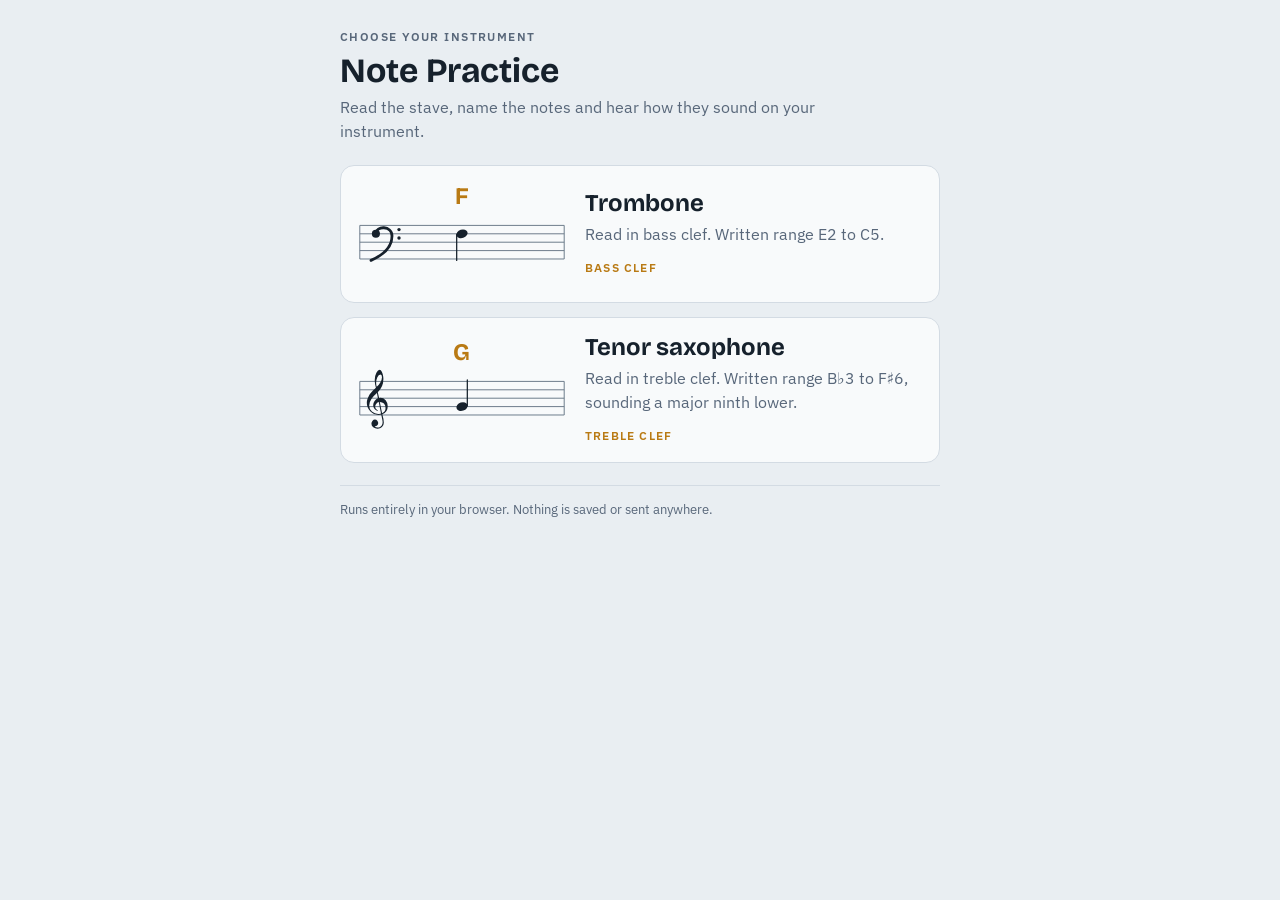
==== index.html @ 6d6efbe6 "Add files via upload" ====
<!doctype html>
<html lang="en-GB">
<head>
<meta charset="utf-8">
<meta name="viewport" content="width=device-width, initial-scale=1, viewport-fit=cover">
<title>Note Practice</title>
<link rel="icon" href="favicon.svg" type="image/svg+xml">
<link rel="preconnect" href="https://fonts.googleapis.com">
<link rel="preconnect" href="https://fonts.gstatic.com" crossorigin>
<link rel="stylesheet" href="https://fonts.googleapis.com/css2?family=Bricolage+Grotesque:wght@600;700&family=IBM+Plex+Sans:wght@400;500;600&display=swap">
<link rel="stylesheet" href="style.css">
</head>
<body>
<div class="wrap">
  <header>
    <div class="eyebrow">Choose your instrument</div>
    <h1>Note Practice</h1>
    <p>Read the stave, name the notes and hear how they sound on your instrument.</p>
  </header>

  <nav id="instruments" class="menu" aria-label="Instruments"></nav>

  <footer>Runs entirely in your browser. Nothing is saved or sent anywhere.</footer>
</div>

<script src="common.js"></script>
<script src="instruments.js"></script>
<script>
(function () {
  var list = document.getElementById("instruments");
  TN.INSTRUMENT_ORDER.forEach(function (id) {
    var inst = TN.INSTRUMENTS[id];
    var a = document.createElement("a");
    a.className = "tile";
    a.href = "instrument.html?i=" + id;
    a.innerHTML =
      '<svg class="stave" aria-hidden="true"></svg>' +
      "<div><h2>" + inst.name + "</h2><p>" + inst.blurb + '</p>' +
      '<span class="tile-meta">' + inst.clef + " clef</span></div>";
    list.appendChild(a);
    var d = inst.demo.trainer;
    TN.mini(a.querySelector("svg"), inst, d, d[0] + TN.accSymbol(d[1]));
  });
})();
</script>
</body>
</html>
---- style.css ----
/* Trombone Note Practice: shared styles for every page. */
:root {
  color-scheme: light;
  --bg: #E9EEF2;
  --card: #F8FAFB;
  --ink: #16212C;
  --muted: #58677A;
  --staff: #6B7A8A;
  --rule: #D3DBE3;
  --accent: #B97A14;
  --on-accent: #1B1305;
  --good: #1D7B4C;
  --bad: #B6382E;
  --font-display: "Bricolage Grotesque", "Helvetica Neue", Arial, sans-serif;
  --font-body: "IBM Plex Sans", system-ui, -apple-system, "Segoe UI", sans-serif;
  --font-symbol: "Segoe UI Symbol", "Apple Symbols", "Noto Sans Symbols 2", "DejaVu Sans", sans-serif;
}
@media (prefers-color-scheme: dark) {
  :root {
    color-scheme: dark;
    --bg: #0E151D;
    --card: #16212C;
    --ink: #E9EEF3;
    --muted: #9AA9B8;
    --staff: #7F91A3;
    --rule: #27364A;
    --accent: #E7AE45;
    --good: #5FD39A;
    --bad: #FF8F80;
  }
}

* { box-sizing: border-box; }
[hidden] { display: none !important; }
body {
  margin: 0;
  background: var(--bg);
  color: var(--ink);
  font-family: var(--font-body);
  font-size: 16px;
  line-height: 1.5;
  padding-block: 28px;
  padding-left: max(16px, env(safe-area-inset-left, 0px));
  padding-right: max(16px, env(safe-area-inset-right, 0px));
}
.wrap { max-width: 600px; margin: 0 auto; display: flex; flex-direction: column; gap: 22px; }
.sr { position: absolute; width: 1px; height: 1px; overflow: hidden; clip: rect(0 0 0 0); white-space: nowrap; }
:focus-visible { outline: 3px solid var(--accent); outline-offset: 3px; }

.back { align-self: flex-start; color: var(--muted); text-decoration: none; font-weight: 500; font-size: 14px; }
.back:hover { color: var(--ink); text-decoration: underline; }

header { display: flex; flex-direction: column; gap: 6px; }
.eyebrow { font-size: 12px; font-weight: 600; letter-spacing: 0.12em; text-transform: uppercase; color: var(--muted); }
h1 { margin: 0; font-family: var(--font-display); font-weight: 700; font-size: clamp(26px, 6vw, 34px); line-height: 1.1; text-wrap: balance; }
header p { margin: 0; color: var(--muted); max-width: 52ch; }

/* ----- practice card ----- */
.card {
  background: var(--card);
  border: 1px solid var(--rule);
  border-radius: 14px;
  padding: 22px 20px 18px;
  display: flex;
  flex-direction: column;
  gap: 4px;
}
.note-name {
  font-family: var(--font-display);
  font-weight: 700;
  font-size: clamp(60px, 15vw, 92px);
  line-height: 1;
  text-align: center;
  min-height: 1.05em;
}
.note-name .acc { font-family: var(--font-symbol); font-weight: 400; font-size: 0.6em; vertical-align: 0.3em; margin-left: 0.04em; }
.note-name .oct { font-size: 0.4em; font-weight: 600; color: var(--muted); margin-left: 0.08em; }

.stave { display: block; width: 100%; height: auto; }
.stave.off { display: none; }
.stave .line { stroke: var(--staff); stroke-width: 1.4; }
.stave .ledger { stroke: var(--staff); stroke-width: 1.6; stroke-linecap: round; }
.stave .clef-stroke { stroke: var(--ink); fill: none; stroke-width: 4; stroke-linecap: round; }
.stave .clef-fill { fill: var(--ink); }
.stave .note { --c: var(--ink); }
.stave .note .nh { fill: var(--c); }
.stave .note .stem, .stave .note .accm { stroke: var(--c); }
.stave .stem { stroke-width: 1.8; stroke-linecap: round; }
.stave .accm { fill: none; stroke-linecap: round; stroke-linejoin: round; }
.stave .note.hot, .stave.sounding .note { --c: var(--accent); }
.stave .note.good { --c: var(--good); }
.stave .note.bad { --c: var(--bad); }
.stave .note.ghost { --c: var(--accent); opacity: 0.55; }
.stave .note.fade { animation: appear 0.25s ease-out; }
.stave.pick { touch-action: none; cursor: pointer; -webkit-tap-highlight-color: transparent; }
.stave:focus-visible { outline-offset: 4px; border-radius: 8px; }
.stave.pick:focus:not(:focus-visible) { outline: none; }
@keyframes appear { from { opacity: 0; } to { opacity: 1; } }

.status { display: flex; align-items: center; justify-content: space-between; gap: 12px; padding-top: 6px; min-height: 52px; }
.state, .msg { font-weight: 500; color: var(--muted); }
.msg { color: var(--ink); }
.msg.good { color: var(--good); }
.msg.bad { color: var(--bad); }
.count { font-family: var(--font-display); font-weight: 700; font-size: 30px; line-height: 1; font-variant-numeric: tabular-nums; }
.bar { height: 6px; border-radius: 3px; background: var(--rule); overflow: hidden; }
.bar-fill { height: 100%; width: 0%; background: var(--accent); border-radius: 3px; }
.hint { margin: 0; font-size: 13px; color: var(--muted); }

/* ----- controls ----- */
.controls { display: flex; flex-direction: column; gap: 22px; }
.go {
  appearance: none; border: 0; cursor: pointer;
  font: 600 18px/1 var(--font-body);
  height: 58px; border-radius: 12px;
  background: var(--accent); color: var(--on-accent);
}
.go.running { background: var(--ink); color: var(--bg); }
.go:hover { filter: brightness(1.06); }
.alt-btn {
  appearance: none; cursor: pointer; flex: none;
  font: 600 16px/1 var(--font-body);
  height: 44px; padding: 0 18px; border-radius: 10px;
  border: 1px solid var(--ink); background: transparent; color: var(--ink);
}
.alt-btn:hover { background: var(--ink); color: var(--bg); }
.link-btn { appearance: none; border: 0; background: none; color: var(--muted); font: inherit; text-decoration: underline; cursor: pointer; padding: 6px 2px; }
.link-btn:hover { color: var(--ink); }

.field { display: flex; flex-direction: column; gap: 8px; }
.field-head { display: flex; justify-content: space-between; align-items: baseline; gap: 12px; }
.field-head label, .field-head .label { font-weight: 600; }
.field-head output { font-family: var(--font-display); font-weight: 700; font-size: 20px; font-variant-numeric: tabular-nums; }
input[type="range"] { width: 100%; accent-color: var(--accent); margin: 0; height: 28px; }
.ends { display: flex; justify-content: space-between; font-size: 13px; color: var(--muted); }
select {
  font: inherit; width: 100%; height: 46px; padding: 0 12px;
  border: 1px solid var(--staff); border-radius: 10px;
  background: var(--card); color: var(--ink);
}

.seg { display: flex; gap: 8px; }
.seg button {
  flex: 1; height: 48px; border-radius: 10px; cursor: pointer;
  border: 1px solid var(--staff); background: var(--card); color: var(--ink);
  font: 400 24px/1 var(--font-symbol);
}
.seg button[aria-pressed="true"] { background: var(--ink); color: var(--bg); border-color: var(--ink); }

.letters { display: grid; grid-template-columns: repeat(7, minmax(0, 1fr)); gap: 8px; }
.letters button {
  height: 58px; border-radius: 10px; cursor: pointer;
  border: 1px solid var(--staff); background: var(--card); color: var(--ink);
  font: 700 22px/1 var(--font-display);
}
.letters button:hover { border-color: var(--accent); }
.letters button:active { background: var(--accent); color: var(--on-accent); }
.letters.locked button { opacity: 0.45; cursor: default; }

.scorebar { display: flex; justify-content: space-between; align-items: center; gap: 12px; color: var(--muted); font-size: 14px; font-variant-numeric: tabular-nums; }

.switch { position: relative; display: flex; align-items: center; gap: 12px; cursor: pointer; font-weight: 600; }
.switch input { position: absolute; opacity: 0; width: 1px; height: 1px; }
.switch .track { width: 46px; height: 28px; border-radius: 14px; background: var(--rule); border: 1px solid var(--staff); position: relative; flex: none; transition: background 0.15s; }
.switch .track::after { content: ""; position: absolute; top: 3px; left: 3px; width: 20px; height: 20px; border-radius: 50%; background: var(--ink); transition: transform 0.15s; }
.switch input:checked + .track { background: var(--accent); border-color: var(--accent); }
.switch input:checked + .track::after { transform: translateX(18px); background: var(--on-accent); }
.switch input:focus-visible + .track { outline: 3px solid var(--accent); outline-offset: 3px; }

footer { font-size: 13px; color: var(--muted); border-top: 1px solid var(--rule); padding-top: 14px; }

/* ----- menu ----- */
.menu { display: flex; flex-direction: column; gap: 14px; }
.tile {
  display: grid; grid-template-columns: minmax(0, 210px) minmax(0, 1fr); gap: 18px; align-items: center;
  padding: 16px; border: 1px solid var(--rule); border-radius: 14px;
  background: var(--card); color: inherit; text-decoration: none;
}
.tile:hover { border-color: var(--accent); }
.tile h2 { margin: 0 0 4px; font-family: var(--font-display); font-weight: 700; font-size: 24px; line-height: 1.15; }
.tile p { margin: 0 0 8px; color: var(--muted); }
.tile-meta { font-size: 12px; font-weight: 600; letter-spacing: 0.1em; text-transform: uppercase; color: var(--accent); }
.mini-label { font: 700 34px var(--font-display); fill: var(--accent); text-anchor: middle; }
@media (max-width: 480px) {
  .tile { grid-template-columns: minmax(0, 1fr); gap: 10px; }
}

@media (prefers-reduced-motion: reduce) {
  .stave .note.fade { animation: none; }
  .switch .track, .switch .track::after { transition: none; }
}
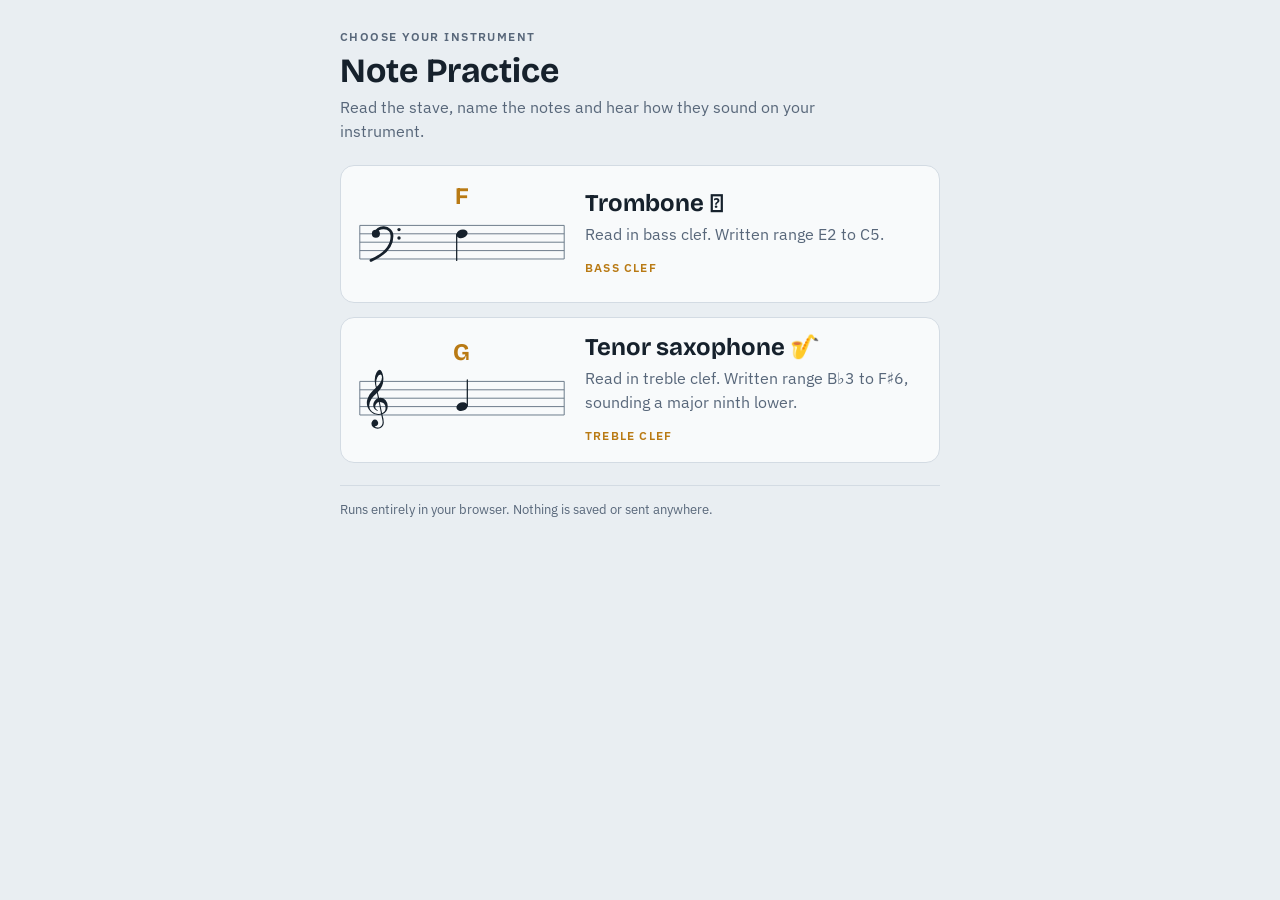
==== commit c0dd6348: "Update index.html" ====
--- a/index.html
+++ b/index.html
@@ -5,6 +5,11 @@
 <meta name="viewport" content="width=device-width, initial-scale=1, viewport-fit=cover">
 <title>Note Practice</title>
 <link rel="icon" href="favicon.svg" type="image/svg+xml">
+<link rel="apple-touch-icon" href="apple-touch-icon.png">
+<link rel="manifest" href="manifest.webmanifest">
+<meta name="apple-mobile-web-app-capable" content="yes">
+<meta name="mobile-web-app-capable" content="yes">
+<meta name="apple-mobile-web-app-title" content="Note Practice">
 <link rel="preconnect" href="https://fonts.googleapis.com">
 <link rel="preconnect" href="https://fonts.gstatic.com" crossorigin>
 <link rel="stylesheet" href="https://fonts.googleapis.com/css2?family=Bricolage+Grotesque:wght@600;700&family=IBM+Plex+Sans:wght@400;500;600&display=swap">
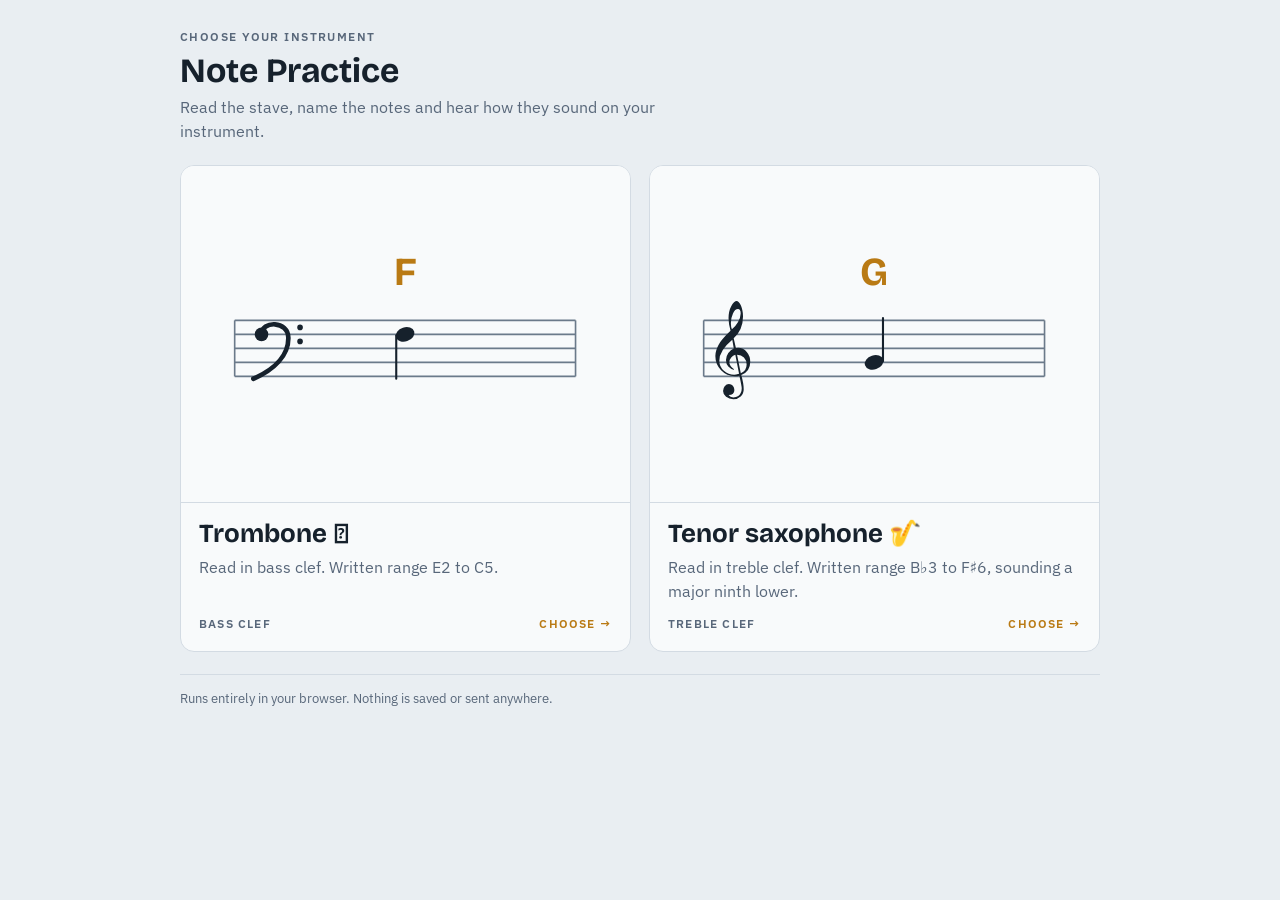
==== commit 2428a957: "Update index.html" ====
--- a/index.html
+++ b/index.html
@@ -12,18 +12,19 @@
 <meta name="apple-mobile-web-app-title" content="Note Practice">
 <link rel="preconnect" href="https://fonts.googleapis.com">
 <link rel="preconnect" href="https://fonts.gstatic.com" crossorigin>
-<link rel="stylesheet" href="https://fonts.googleapis.com/css2?family=Bricolage+Grotesque:wght@600;700&family=IBM+Plex+Sans:wght@400;500;600&display=swap">
+<link rel="stylesheet" href="https://fonts.googleapis.com/css2?family=Bricolage+Grotesque:wght@600;700&family=IBM+Plex+Sans:wght@400;500;600&display=swap" media="print" onload="this.media='all'">
+<noscript><link rel="stylesheet" href="https://fonts.googleapis.com/css2?family=Bricolage+Grotesque:wght@600;700&family=IBM+Plex+Sans:wght@400;500;600&display=swap"></noscript>
 <link rel="stylesheet" href="style.css">
 </head>
 <body>
-<div class="wrap">
+<div class="wrap wide">
   <header>
     <div class="eyebrow">Choose your instrument</div>
     <h1>Note Practice</h1>
     <p>Read the stave, name the notes and hear how they sound on your instrument.</p>
   </header>
 
-  <nav id="instruments" class="menu" aria-label="Instruments"></nav>
+  <nav id="instruments" class="picker" aria-label="Instruments"></nav>
 
   <footer>Runs entirely in your browser. Nothing is saved or sent anywhere.</footer>
 </div>
@@ -31,20 +32,48 @@
 <script src="common.js"></script>
 <script src="instruments.js"></script>
 <script>
+/* One card per instrument in instruments.js. The picture comes from the instrument's
+   "image" setting. If there is no image, or the file cannot be loaded, a drawn stave is shown instead. */
 (function () {
   var list = document.getElementById("instruments");
+
+  function plain(art, inst) {
+    var d = inst.demo.trainer;
+    art.className = "pick-art plain";
+    art.innerHTML = '<svg class="stave" aria-hidden="true"></svg>';
+    TN.mini(art.querySelector("svg"), inst, d, d[0] + TN.accSymbol(d[1]));
+  }
+
   TN.INSTRUMENT_ORDER.forEach(function (id) {
     var inst = TN.INSTRUMENTS[id];
     var a = document.createElement("a");
-    a.className = "tile";
+    a.className = "pick";
     a.href = "instrument.html?i=" + id;
-    a.innerHTML =
-      '<svg class="stave" aria-hidden="true"></svg>' +
-      "<div><h2>" + inst.name + "</h2><p>" + inst.blurb + '</p>' +
-      '<span class="tile-meta">' + inst.clef + " clef</span></div>";
+
+    var art = document.createElement("div");
+    art.className = "pick-art";
+    if (inst.image) {
+      var img = document.createElement("img");
+      img.alt = "";                                   // decorative: the name is in the heading
+      img.decoding = "async";
+      if (inst.imageFocus) img.style.objectPosition = inst.imageFocus;
+      img.addEventListener("error", function () { plain(art, inst); });
+      img.src = inst.image;
+      art.appendChild(img);
+    } else {
+      plain(art, inst);
+    }
+    a.appendChild(art);
+
+    var body = document.createElement("div");
+    body.className = "pick-body";
+    body.innerHTML =
+      "<h2>" + (inst.emoji ? inst.emoji + " " : "") + inst.name + "</h2>" +
+      "<p>" + inst.blurb + "</p>" +
+      '<div class="pick-meta"><span>' + inst.clef + ' clef</span><span class="pick-go">Choose &rarr;</span></div>';
+    a.appendChild(body);
+
     list.appendChild(a);
-    var d = inst.demo.trainer;
-    TN.mini(a.querySelector("svg"), inst, d, d[0] + TN.accSymbol(d[1]));
   });
 })();
 </script>
--- a/style.css
+++ b/style.css
@@ -189,3 +189,27 @@
   .stave .note.fade { animation: none; }
   .switch .track, .switch .track::after { transition: none; }
 }
+
+/* ----- instrument picker (home page) ----- */
+.wrap.wide { max-width: 920px; }
+.picker { display: grid; grid-template-columns: repeat(auto-fit, minmax(min(100%, 280px), 1fr)); gap: 18px; }
+.pick {
+  display: flex; flex-direction: column; overflow: hidden;
+  background: var(--card); border: 1px solid var(--rule); border-radius: 14px;
+  color: inherit; text-decoration: none;
+}
+.pick:hover { border-color: var(--accent); }
+.pick-art { aspect-ratio: 4 / 3; background: #1B2B3A; overflow: hidden; }
+.pick-art img { display: block; width: 100%; height: 100%; object-fit: cover; transition: transform 0.35s ease; }
+.pick:hover .pick-art img, .pick:focus-visible .pick-art img { transform: scale(1.04); }
+.pick-art.plain { display: grid; place-items: center; background: var(--card); border-bottom: 1px solid var(--rule); }
+.pick-art.plain .stave { width: 78%; }
+.pick-body { display: flex; flex-direction: column; flex: 1; gap: 6px; padding: 16px 18px 18px; }
+.pick-body h2 { margin: 0; font-family: var(--font-display); font-weight: 700; font-size: 26px; line-height: 1.15; }
+.pick-body p { margin: 0; color: var(--muted); }
+.pick-meta { display: flex; justify-content: space-between; align-items: center; gap: 12px; margin-top: auto; padding-top: 6px; font-size: 12px; font-weight: 600; letter-spacing: 0.1em; text-transform: uppercase; color: var(--muted); }
+.pick-go { color: var(--accent); }
+@media (prefers-reduced-motion: reduce) {
+  .pick-art img { transition: none; }
+  .pick:hover .pick-art img, .pick:focus-visible .pick-art img { transform: none; }
+}
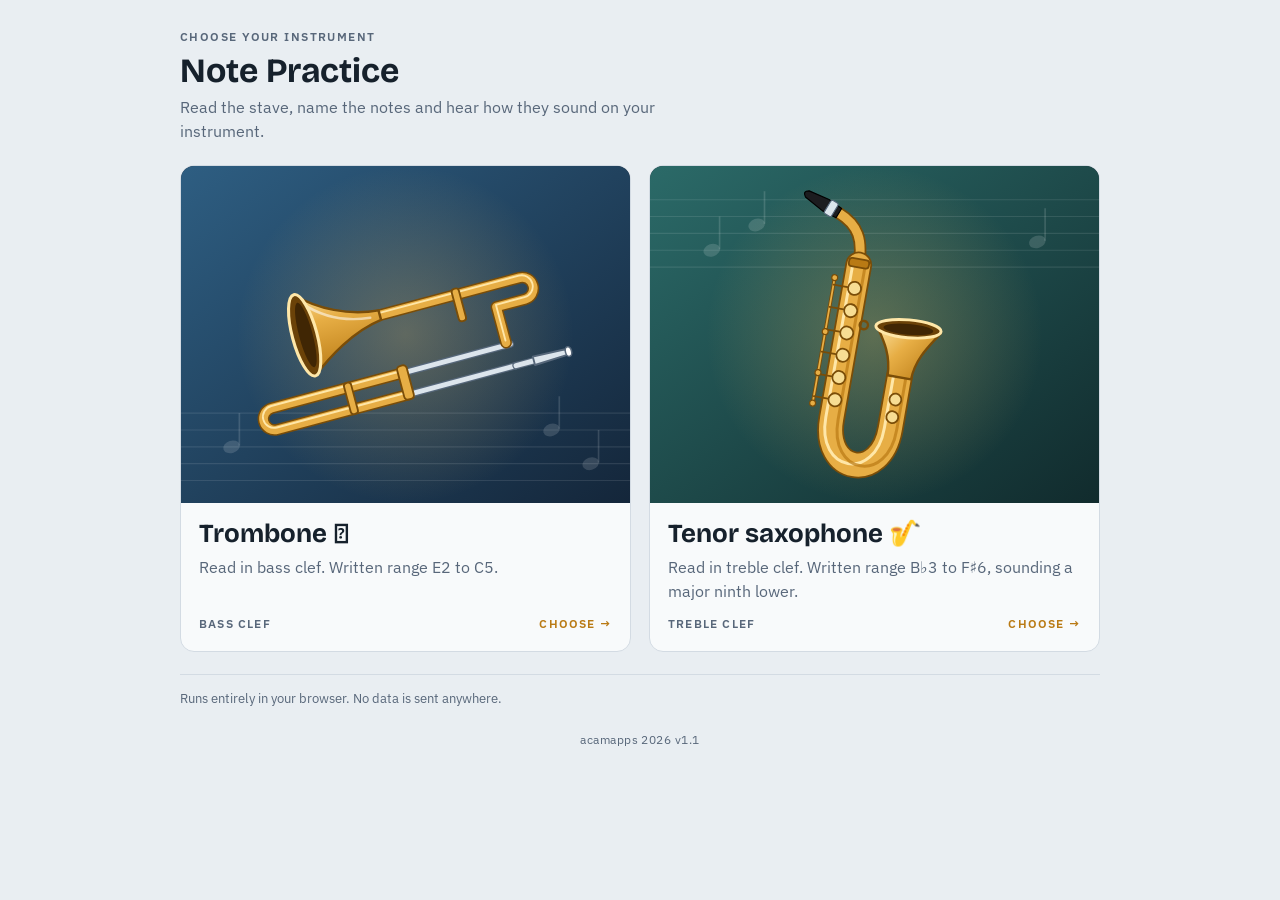
==== commit 3b086ae8: "Update footer text for clarity" ====
--- a/index.html
+++ b/index.html
@@ -26,7 +26,7 @@
 
   <nav id="instruments" class="picker" aria-label="Instruments"></nav>
 
-  <footer>Runs entirely in your browser. Nothing is saved or sent anywhere.</footer>
+  <footer>Runs entirely in your browser. No data is sent anywhere.</footer>
 </div>
 
 <script src="common.js"></script>
--- a/style.css
+++ b/style.css
@@ -213,3 +213,6 @@
   .pick-art img { transition: none; }
   .pick:hover .pick-art img, .pick:focus-visible .pick-art img { transform: none; }
 }
+
+/* ----- credit line ----- */
+.credit { font-size: 12px; letter-spacing: 0.04em; text-align: center; color: var(--muted); }
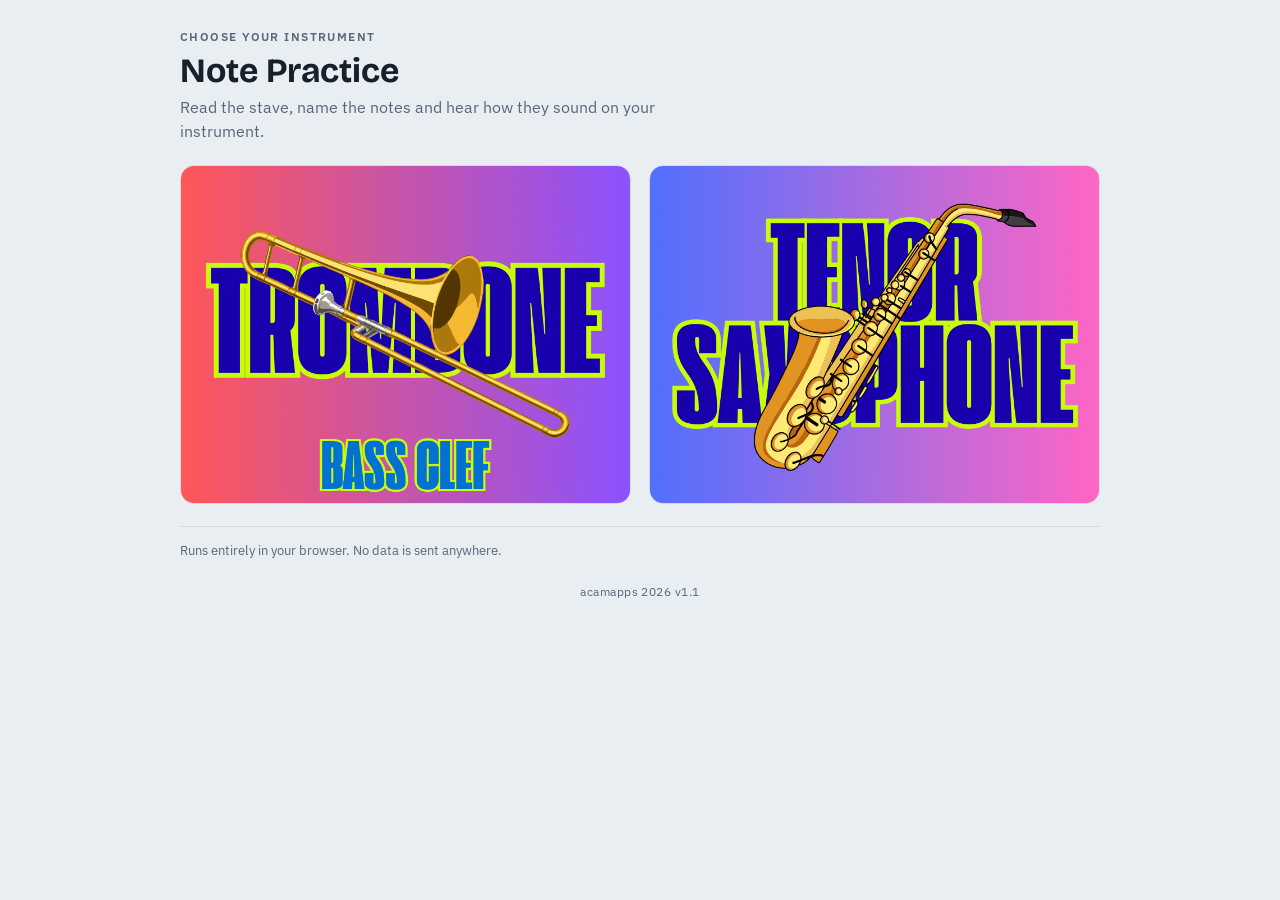
==== commit 0ace9b7a: "Update index.html" ====
--- a/index.html
+++ b/index.html
@@ -32,15 +32,17 @@
 <script src="common.js"></script>
 <script src="instruments.js"></script>
 <script>
-/* One card per instrument in instruments.js. The picture comes from the instrument's
-   "image" setting. If there is no image, or the file cannot be loaded, a drawn stave is shown instead. */
+/* One picture card per instrument in instruments.js. The card is only the picture, which comes from the
+   instrument's "image" setting. If there is no image, or the file cannot be loaded, a drawn stave with the
+   instrument's name is shown instead, so the card is never blank. */
 (function () {
   var list = document.getElementById("instruments");
 
   function plain(art, inst) {
     var d = inst.demo.trainer;
     art.className = "pick-art plain";
-    art.innerHTML = '<svg class="stave" aria-hidden="true"></svg>';
+    art.innerHTML = '<svg class="stave" aria-hidden="true"></svg>' +
+      '<div class="pick-name">' + (inst.emoji ? inst.emoji + " " : "") + inst.name + "</div>";
     TN.mini(art.querySelector("svg"), inst, d, d[0] + TN.accSymbol(d[1]));
   }
 
@@ -49,12 +51,13 @@
     var a = document.createElement("a");
     a.className = "pick";
     a.href = "instrument.html?i=" + id;
+    a.title = inst.name;
 
     var art = document.createElement("div");
     art.className = "pick-art";
     if (inst.image) {
       var img = document.createElement("img");
-      img.alt = "";                                   // decorative: the name is in the heading
+      img.alt = inst.name;                            // the card has no text, so this names the link
       img.decoding = "async";
       if (inst.imageFocus) img.style.objectPosition = inst.imageFocus;
       img.addEventListener("error", function () { plain(art, inst); });
@@ -64,15 +67,6 @@
       plain(art, inst);
     }
     a.appendChild(art);
-
-    var body = document.createElement("div");
-    body.className = "pick-body";
-    body.innerHTML =
-      "<h2>" + (inst.emoji ? inst.emoji + " " : "") + inst.name + "</h2>" +
-      "<p>" + inst.blurb + "</p>" +
-      '<div class="pick-meta"><span>' + inst.clef + ' clef</span><span class="pick-go">Choose &rarr;</span></div>';
-    a.appendChild(body);
-
     list.appendChild(a);
   });
 })();
